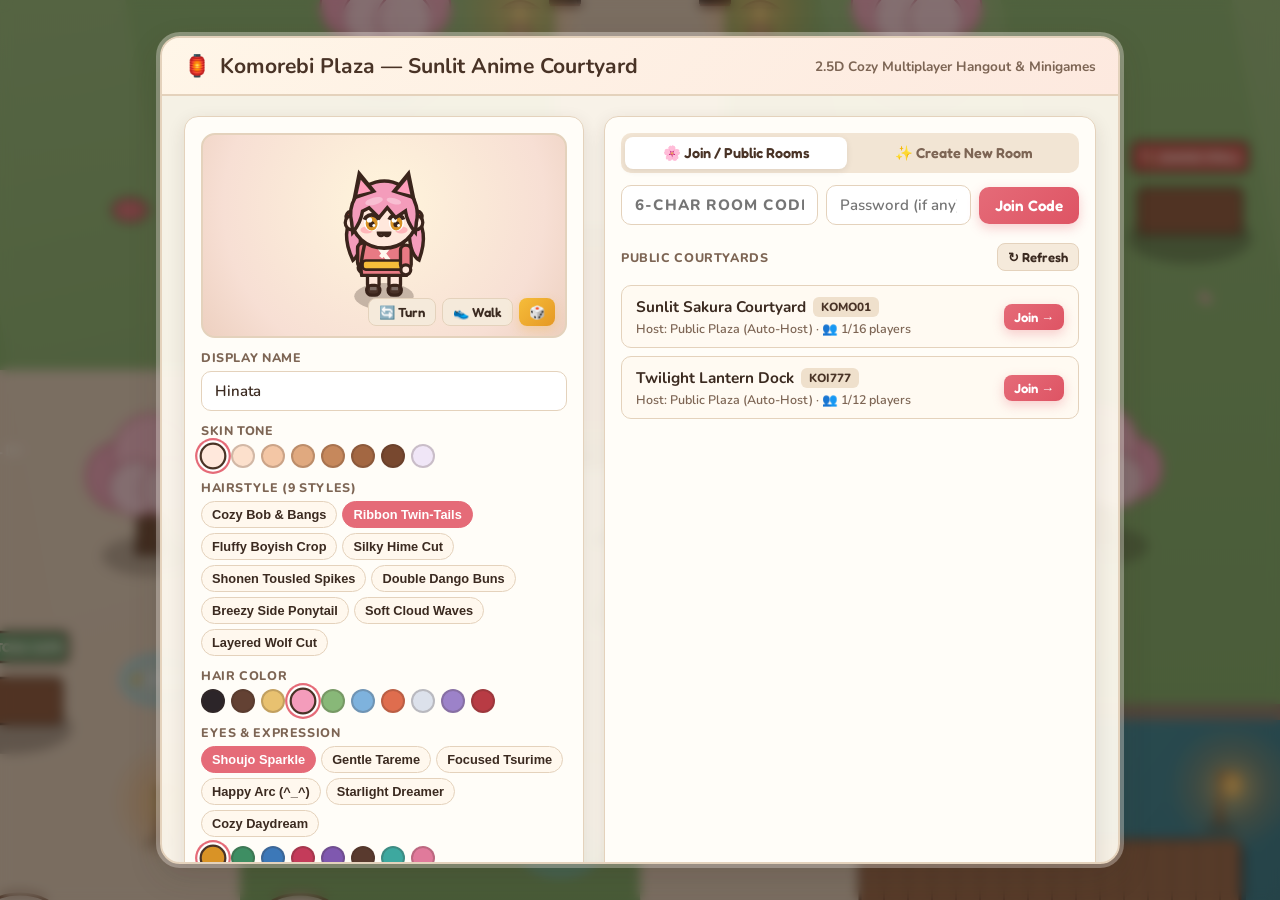
==== komorebi/index.html @ 4be2e01a "Add files via upload" ====
<!DOCTYPE html>
<html lang="en">
  <head>
    <meta charset="UTF-8" />
    <meta name="viewport" content="width=device-width, initial-scale=1.0, maximum-scale=1.0, user-scalable=no" />
    <title>Komorebi Plaza 🌸 2.5D Cozy Multiplayer Hangout</title>
    <link rel="preconnect" href="https://fonts.googleapis.com" />
    <link rel="preconnect" href="https://fonts.gstatic.com" crossorigin />
    <link
      href="https://fonts.googleapis.com/css2?family=Fredoka:wght@400;500;600;700&family=Nunito:wght@500;600;700;800&display=swap"
      rel="stylesheet"
    />
    <script type="module" crossorigin src="./assets/index-CoTYoNfx.js"></script>
    <link rel="stylesheet" crossorigin href="./assets/index-Dxx9RNBg.css">
  </head>
  <body>
    <div id="app">
      <canvas id="world-canvas"></canvas>
      <div id="ui-layer"></div>
    </div>
  </body>
</html>
---- komorebi/assets/index-Dxx9RNBg.css ----
:root{--bg-parchment: rgba(255, 250, 240, .94);--bg-parchment-solid: #fffaf0;--bg-card: #fffdf8;--bg-wood-dark: #493326;--bg-wood-mid: #6e4e3a;--border-warm: #e4d2bc;--border-gold: #e6b85c;--text-main: #3b2a20;--text-muted: #7d6554;--accent-sakura: #e56b78;--accent-sakura-hover: #d35462;--accent-matcha: #5ea370;--accent-matcha-hover: #4c8c5d;--accent-lantern: #f3b13c;--accent-sky: #5596c2;--danger: #d94b43;--shadow-soft: 0 12px 32px rgba(59, 42, 32, .18);--shadow-card: 0 6px 18px rgba(59, 42, 32, .12);--radius-lg: 20px;--radius-md: 14px;--radius-sm: 10px}*{box-sizing:border-box;margin:0;padding:0;user-select:none;-webkit-user-select:none}html,body,#app{width:100%;height:100%;overflow:hidden;font-family:Nunito,-apple-system,BlinkMacSystemFont,sans-serif;color:var(--text-main);background:#221b18}h1,h2,h3,h4,.font-display{font-family:Fredoka,sans-serif;letter-spacing:.01em}#world-canvas{position:absolute;top:0;right:0;bottom:0;left:0;width:100%;height:100%;display:block;cursor:pointer}#ui-layer{position:absolute;top:0;right:0;bottom:0;left:0;pointer-events:none;display:flex;flex-direction:column;justify-content:space-between;z-index:10}.pointer-auto{pointer-events:auto}.modal-backdrop{position:fixed;top:0;right:0;bottom:0;left:0;background:#2218138f;-webkit-backdrop-filter:blur(6px);backdrop-filter:blur(6px);display:flex;align-items:center;justify-content:center;padding:18px;z-index:100;pointer-events:auto;animation:fadeIn .18s ease-out}.modal-container{width:100%;max-width:960px;max-height:92vh;background:var(--bg-parchment);border:2.5px solid var(--border-warm);border-radius:var(--radius-lg);box-shadow:var(--shadow-soft),0 0 0 4px #fffaf059;display:flex;flex-direction:column;overflow:hidden}.modal-header{display:flex;align-items:center;justify-content:space-between;padding:14px 22px;background:linear-gradient(135deg,#fff6e8,#fde9df);border-bottom:2px solid var(--border-warm)}.modal-title{display:flex;align-items:center;gap:10px;font-size:1.32rem;font-weight:700;color:var(--bg-wood-dark)}.modal-body{padding:20px 22px;overflow-y:auto;flex:1}.lobby-grid{display:grid;grid-template-columns:400px 1fr;gap:20px;align-items:stretch}@media (max-width: 860px){.lobby-grid{grid-template-columns:1fr}}.panel-card{background:var(--bg-card);border:1.5px solid var(--border-warm);border-radius:var(--radius-md);padding:16px;box-shadow:var(--shadow-card);display:flex;flex-direction:column;gap:12px}.chibi-preview-stage{position:relative;background:radial-gradient(circle at 50% 35%,#fff5dc,#f7dfd4 72%,#edd0c0);border:2px solid var(--border-warm);border-radius:var(--radius-md);height:205px;display:flex;align-items:center;justify-content:center;overflow:hidden}.chibi-preview-controls{position:absolute;bottom:10px;right:10px;display:flex;gap:6px}.customizer-row{display:flex;flex-direction:column;gap:5px}.customizer-label{font-size:.78rem;font-weight:800;text-transform:uppercase;letter-spacing:.05em;color:var(--text-muted);display:flex;justify-content:space-between;align-items:center}.swatch-grid{display:flex;flex-wrap:wrap;gap:6px}.color-swatch{width:24px;height:24px;border-radius:50%;border:2px solid rgba(59,42,32,.22);cursor:pointer;transition:transform .12s ease,border-color .12s ease}.color-swatch:hover{transform:scale(1.14)}.color-swatch.active{border-color:var(--bg-wood-dark);box-shadow:0 0 0 2px #fff,0 0 0 4px var(--accent-sakura);transform:scale(1.12)}.pill-selector{display:flex;flex-wrap:wrap;gap:5px}.pill-btn{padding:5px 10px;font-size:.8rem;font-weight:700;border-radius:999px;border:1.5px solid var(--border-warm);background:#fff8ee;color:var(--text-main);cursor:pointer;transition:all .14s ease}.pill-btn:hover{border-color:var(--accent-sakura);background:#fff0f2}.pill-btn.active{background:var(--accent-sakura);color:#fff;border-color:var(--accent-sakura)}.input-field{width:100%;padding:9px 13px;border-radius:var(--radius-sm);border:1.5px solid var(--border-warm);background:#fff;font-family:inherit;font-size:.94rem;font-weight:600;color:var(--text-main);outline:none;transition:border-color .15s}.input-field:focus{border-color:var(--accent-sakura);box-shadow:0 0 0 3px #e56b7829}.btn{display:inline-flex;align-items:center;justify-content:center;gap:7px;padding:9px 16px;border-radius:var(--radius-sm);border:none;font-family:Fredoka,sans-serif;font-size:.95rem;font-weight:600;cursor:pointer;transition:transform .1s ease,filter .15s ease,background .15s ease}.btn:hover{filter:brightness(1.04);transform:translateY(-1px)}.btn:active{transform:translateY(0)}.btn-primary{background:linear-gradient(135deg,var(--accent-sakura) 0%,#de5464 100%);color:#fff;box-shadow:0 4px 12px #e56b7852}.btn-matcha{background:linear-gradient(135deg,var(--accent-matcha) 0%,#488e5b 100%);color:#fff;box-shadow:0 4px 12px #5ea3704d}.btn-lantern{background:linear-gradient(135deg,#f6bd3a,#e59824);color:#3b2514;box-shadow:0 4px 12px #f3b13c52}.btn-secondary{background:#f5eadb;color:var(--text-main);border:1.5px solid var(--border-warm)}.btn-danger{background:var(--danger);color:#fff}.btn-sm{padding:5px 10px;font-size:.82rem;border-radius:8px}.btn-icon{width:38px;height:38px;padding:0;border-radius:11px;font-size:1.1rem}.tab-bar{display:flex;gap:6px;background:#f2e5d4;padding:4px;border-radius:var(--radius-sm)}.tab-btn{flex:1;padding:7px 12px;border:none;border-radius:8px;background:transparent;font-family:Fredoka,sans-serif;font-weight:600;font-size:.9rem;color:var(--text-muted);cursor:pointer}.tab-btn.active{background:#fff;color:var(--bg-wood-dark);box-shadow:0 2px 6px #3b2a201a}.room-list{display:flex;flex-direction:column;gap:8px;max-height:270px;overflow-y:auto}.room-item{display:flex;align-items:center;justify-content:space-between;padding:10px 14px;border-radius:var(--radius-sm);border:1.5px solid var(--border-warm);background:#fffaf2;transition:border-color .15s}.room-item:hover{border-color:var(--accent-sakura)}.room-badge{display:inline-flex;align-items:center;gap:4px;padding:2px 8px;border-radius:6px;font-size:.74rem;font-weight:800;background:#efe0cc;color:var(--bg-wood-dark)}.hud-top-bar{width:100%;max-width:960px;margin:12px auto 0;padding:0 14px;display:flex;align-items:center;justify-content:space-between;gap:10px;pointer-events:none}.hud-pill{background:var(--bg-parchment);border:2px solid var(--border-warm);border-radius:999px;padding:6px 14px;display:flex;align-items:center;gap:10px;box-shadow:var(--shadow-card);pointer-events:auto}.hud-bottom-bar{width:100%;max-width:960px;margin:0 auto 14px;padding:0 14px;display:flex;flex-direction:column;gap:8px;pointer-events:none}.hud-bottom-row{display:flex;align-items:flex-end;justify-content:space-between;gap:12px}.chat-panel{width:350px;max-width:100%;background:#fffaf0e6;-webkit-backdrop-filter:blur(6px);backdrop-filter:blur(6px);border:2px solid var(--border-warm);border-radius:var(--radius-md);padding:10px;box-shadow:var(--shadow-card);pointer-events:auto;display:flex;flex-direction:column;gap:7px}.chat-messages{height:118px;overflow-y:auto;display:flex;flex-direction:column;gap:4px;font-size:.84rem;padding-right:4px}.chat-msg{line-height:1.32;word-break:break-word}.chat-msg.system{color:#9e5a24;font-weight:700}.chat-input-row{display:flex;gap:6px}.emote-dock{background:var(--bg-parchment);border:2px solid var(--border-warm);border-radius:var(--radius-md);padding:6px 8px;display:flex;align-items:center;gap:5px;box-shadow:var(--shadow-card);pointer-events:auto}.emote-btn{width:38px;height:38px;border-radius:10px;border:1.5px solid transparent;background:#fff6ea;font-size:1.2rem;cursor:pointer;position:relative;transition:transform .12s,border-color .12s}.emote-btn:hover{transform:translateY(-3px) scale(1.08);border-color:var(--accent-sakura);background:#fff}.emote-hotkey{position:absolute;bottom:1px;right:3px;font-size:.62rem;font-weight:800;color:var(--text-muted)}.context-prompt{align-self:center;background:linear-gradient(135deg,#493326,#2f2017);color:#fff8eb;border:2px solid var(--border-gold);border-radius:999px;padding:8px 18px;font-family:Fredoka,sans-serif;font-size:.95rem;font-weight:600;display:flex;align-items:center;gap:9px;box-shadow:0 8px 20px #0000004d;pointer-events:auto;cursor:pointer;animation:floatPulse 1.8s infinite ease-in-out}.key-cap{background:var(--accent-lantern);color:#2f2017;padding:2px 8px;border-radius:6px;font-weight:800;font-size:.82rem}.admin-drawer{position:fixed;top:68px;right:18px;width:320px;background:var(--bg-parchment);border:2px solid var(--border-warm);border-radius:var(--radius-md);box-shadow:var(--shadow-soft);padding:14px;z-index:60;pointer-events:auto;display:flex;flex-direction:column;gap:10px}.admin-player-row{display:flex;align-items:center;justify-content:space-between;padding:7px 9px;background:#fff;border:1px solid var(--border-warm);border-radius:9px;gap:6px}.fishing-overlay{position:fixed;top:50%;left:50%;transform:translate(-50%,-50%);width:420px;max-width:94vw;background:var(--bg-parchment);border:2.5px solid var(--border-gold);border-radius:var(--radius-lg);box-shadow:var(--shadow-soft);padding:18px;z-index:80;pointer-events:auto;display:flex;flex-direction:column;gap:12px}.tension-track{position:relative;height:44px;background:linear-gradient(90deg,#234969,#2f6c96,#234969);border-radius:999px;border:3px solid #493326;overflow:hidden;box-shadow:inset 0 3px 8px #00000059}.tension-sweet-spot{position:absolute;top:3px;bottom:3px;background:#7ce8948c;border:2px solid #9effb0;border-radius:999px;transition:background .1s}.tension-sweet-spot.catching{background:#ffe066b8;border-color:#fff6b3;box-shadow:0 0 12px #ffe066cc}.tension-fish-marker{position:absolute;top:50%;transform:translate(-50%,-50%);font-size:1.5rem;filter:drop-shadow(0 2px 4px rgba(0,0,0,.4));pointer-events:none}.progress-bar-outer{width:100%;height:14px;background:#e6d7c3;border-radius:999px;overflow:hidden;border:1.5px solid #c9b59c}.progress-bar-fill{height:100%;background:linear-gradient(90deg,#5ea370,#f3b13c);transition:width .06s linear}.tag-hud-banner{align-self:center;background:#2d1c16eb;color:#fff6e8;border:2px solid var(--accent-lantern);border-radius:var(--radius-md);padding:8px 16px;display:flex;align-items:center;gap:14px;box-shadow:var(--shadow-soft);pointer-events:auto}.stamina-bar-wrap{width:110px;height:10px;background:#ffffff2e;border-radius:999px;overflow:hidden}.stamina-bar-fill{height:100%;background:linear-gradient(90deg,#58d5ff,#ffe066);transition:width .08s linear}.easel-canvas-wrap{position:relative;width:100%;aspect-ratio:16 / 10;max-height:440px;background:#fffdf9;border:3px solid #7d563c;border-radius:var(--radius-md);overflow:hidden;box-shadow:inset 0 2px 8px #00000014;touch-action:none}.easel-canvas-wrap canvas{width:100%;height:100%;display:block;cursor:crosshair}.board-grid-connect4{display:grid;grid-template-columns:repeat(7,52px);gap:7px;background:#3d5a80;padding:12px;border-radius:var(--radius-md);border:3px solid #293d59;justify-content:center;margin:0 auto}.c4-cell{width:52px;height:52px;border-radius:50%;background:#f5ebe0;border:2.5px solid #293d59;cursor:pointer;transition:transform .12s,box-shadow .12s;position:relative}.c4-cell:hover{transform:scale(1.06)}.c4-cell.p1{background:radial-gradient(circle at 35% 35%,#ff8fa3,#d93852);border-color:#8f1d30}.c4-cell.p2{background:radial-gradient(circle at 35% 35%,#ffe680,#e09f1f);border-color:#8f610b}.c4-cell.win-glow,.gomoku-cell.win-glow{box-shadow:0 0 0 3px #fff,0 0 16px 4px #ffcf33!important;animation:pulseWin .9s infinite alternate}.board-grid-gomoku{display:grid;grid-template-columns:repeat(11,36px);gap:3px;background:#dfb888;padding:12px;border-radius:var(--radius-md);border:3px solid #7d563c;justify-content:center;margin:0 auto}.gomoku-cell{width:36px;height:36px;border-radius:6px;background:#fff8ec8c;border:1px solid rgba(125,86,60,.35);cursor:pointer;display:flex;align-items:center;justify-content:center}.gomoku-cell:hover{background:#fff8ece6}.gomoku-stone{width:28px;height:28px;border-radius:50%;box-shadow:0 2px 5px #0000004d}.gomoku-stone.p1{background:radial-gradient(circle at 35% 35%,#ff8fa3,#c93048)}.gomoku-stone.p2{background:radial-gradient(circle at 35% 35%,#fff5cc,#e09f1f)}@keyframes fadeIn{0%{opacity:0;transform:scale(.97)}to{opacity:1;transform:scale(1)}}@keyframes floatPulse{0%,to{transform:translateY(0)}50%{transform:translateY(-4px)}}@keyframes pulseWin{0%{transform:scale(1)}to{transform:scale(1.1)}}
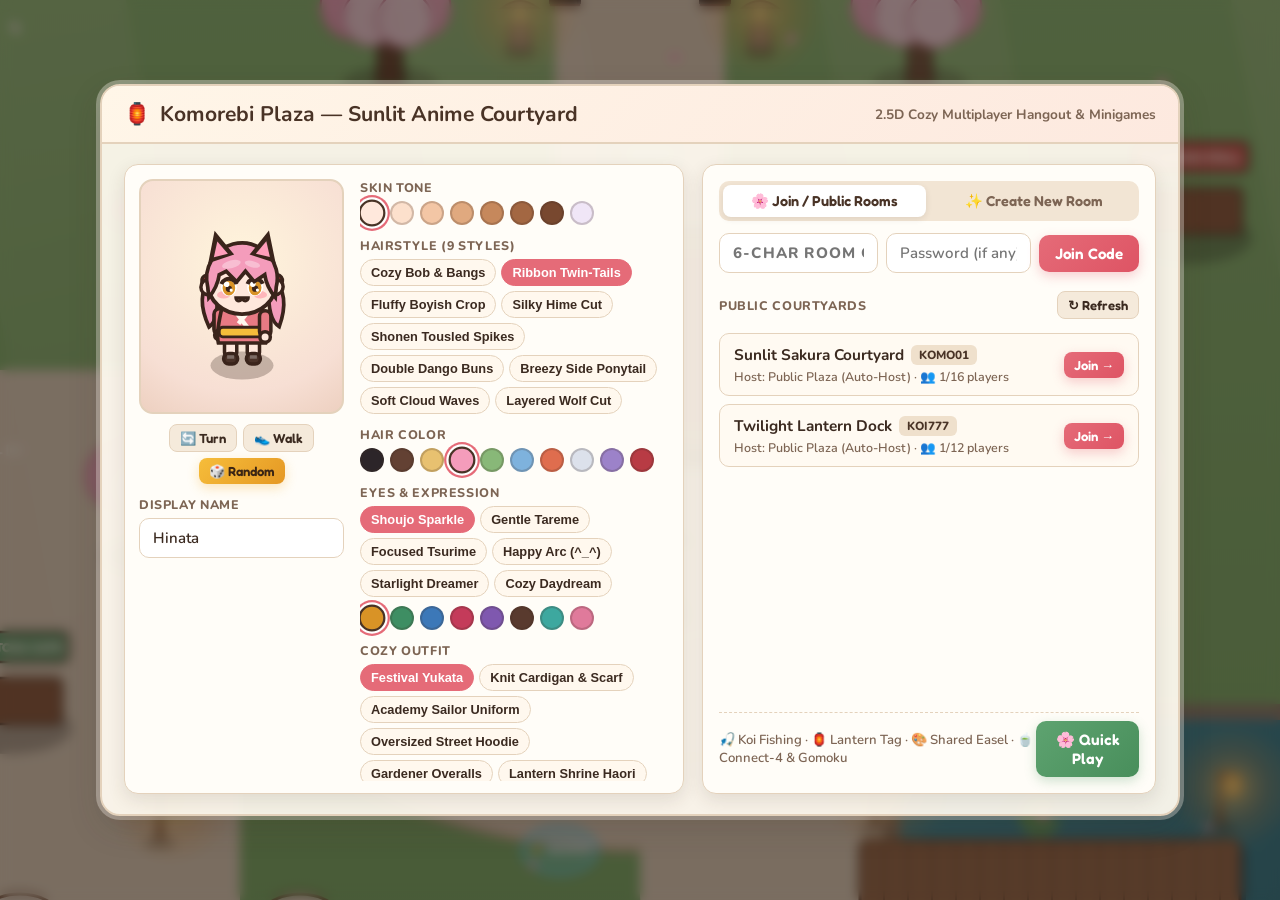
==== commit 1b56829d: "Add files via upload" ====
--- a/komorebi/index.html
+++ b/komorebi/index.html
@@ -10,8 +10,8 @@
       href="https://fonts.googleapis.com/css2?family=Fredoka:wght@400;500;600;700&family=Nunito:wght@500;600;700;800&display=swap"
       rel="stylesheet"
     />
-    <script type="module" crossorigin src="./assets/index-CoTYoNfx.js"></script>
-    <link rel="stylesheet" crossorigin href="./assets/index-Dxx9RNBg.css">
+    <script type="module" crossorigin src="./assets/index-CN3VmoU7.js"></script>
+    <link rel="stylesheet" crossorigin href="./assets/index-55TiESmr.css">
   </head>
   <body>
     <div id="app">
--- a/komorebi/assets/index-55TiESmr.css
+++ b/komorebi/assets/index-55TiESmr.css
@@ -0,0 +1 @@
+:root{--bg-parchment: rgba(255, 250, 240, .94);--bg-parchment-solid: #fffaf0;--bg-card: #fffdf8;--bg-wood-dark: #493326;--bg-wood-mid: #6e4e3a;--border-warm: #e4d2bc;--border-gold: #e6b85c;--text-main: #3b2a20;--text-muted: #7d6554;--accent-sakura: #e56b78;--accent-sakura-hover: #d35462;--accent-matcha: #5ea370;--accent-matcha-hover: #4c8c5d;--accent-lantern: #f3b13c;--accent-sky: #5596c2;--danger: #d94b43;--shadow-soft: 0 12px 32px rgba(59, 42, 32, .18);--shadow-card: 0 6px 18px rgba(59, 42, 32, .12);--radius-lg: 20px;--radius-md: 14px;--radius-sm: 10px}*{box-sizing:border-box;margin:0;padding:0;user-select:none;-webkit-user-select:none}html,body,#app{width:100%;height:100%;overflow:hidden;font-family:Nunito,-apple-system,BlinkMacSystemFont,sans-serif;color:var(--text-main);background:#221b18}h1,h2,h3,h4,.font-display{font-family:Fredoka,sans-serif;letter-spacing:.01em}#world-canvas{position:absolute;top:0;right:0;bottom:0;left:0;width:100%;height:100%;display:block;cursor:pointer}#ui-layer{position:absolute;top:0;right:0;bottom:0;left:0;pointer-events:none;display:flex;flex-direction:column;justify-content:space-between;z-index:10}.pointer-auto{pointer-events:auto}.modal-backdrop{position:fixed;top:0;right:0;bottom:0;left:0;background:#2218138f;-webkit-backdrop-filter:blur(6px);backdrop-filter:blur(6px);display:flex;align-items:center;justify-content:center;padding:18px;z-index:100;pointer-events:auto;animation:fadeIn .18s ease-out}.modal-container{width:100%;max-width:960px;max-height:92vh;background:var(--bg-parchment);border:2.5px solid var(--border-warm);border-radius:var(--radius-lg);box-shadow:var(--shadow-soft),0 0 0 4px #fffaf059;display:flex;flex-direction:column;overflow:hidden}.modal-header{display:flex;align-items:center;justify-content:space-between;padding:14px 22px;background:linear-gradient(135deg,#fff6e8,#fde9df);border-bottom:2px solid var(--border-warm)}.modal-title{display:flex;align-items:center;gap:10px;font-size:1.32rem;font-weight:700;color:var(--bg-wood-dark)}.modal-body{padding:20px 22px;overflow-y:auto;flex:1}.lobby-grid{display:grid;grid-template-columns:560px 1fr;gap:18px;align-items:stretch;min-height:0}.customizer-split-card{background:var(--bg-card);border:1.5px solid var(--border-warm);border-radius:var(--radius-md);padding:14px;box-shadow:var(--shadow-card);display:grid;grid-template-columns:205px 1fr;gap:16px;align-items:start;max-height:70vh;min-height:0}.customizer-left-pane{display:flex;flex-direction:column;gap:10px;position:sticky;top:0}.customizer-right-options{display:flex;flex-direction:column;gap:12px;max-height:calc(70vh - 28px);overflow-y:auto;padding-right:6px}@media (max-width: 960px){.lobby-grid{grid-template-columns:1fr}}@media (max-width: 600px){.customizer-split-card{grid-template-columns:150px 1fr;gap:10px}}.panel-card{background:var(--bg-card);border:1.5px solid var(--border-warm);border-radius:var(--radius-md);padding:16px;box-shadow:var(--shadow-card);display:flex;flex-direction:column;gap:12px}.chibi-preview-stage{position:relative;background:radial-gradient(circle at 50% 35%,#fff5dc,#f7dfd4 72%,#edd0c0);border:2px solid var(--border-warm);border-radius:var(--radius-md);height:235px;display:flex;align-items:center;justify-content:center;overflow:hidden}.chibi-preview-controls{display:flex;justify-content:center;gap:6px;flex-wrap:wrap}.customizer-row{display:flex;flex-direction:column;gap:5px}.customizer-label{font-size:.78rem;font-weight:800;text-transform:uppercase;letter-spacing:.05em;color:var(--text-muted);display:flex;justify-content:space-between;align-items:center}.swatch-grid{display:flex;flex-wrap:wrap;gap:6px}.color-swatch{width:24px;height:24px;border-radius:50%;border:2px solid rgba(59,42,32,.22);cursor:pointer;transition:transform .12s ease,border-color .12s ease}.color-swatch:hover{transform:scale(1.14)}.color-swatch.active{border-color:var(--bg-wood-dark);box-shadow:0 0 0 2px #fff,0 0 0 4px var(--accent-sakura);transform:scale(1.12)}.pill-selector{display:flex;flex-wrap:wrap;gap:5px}.pill-btn{padding:5px 10px;font-size:.8rem;font-weight:700;border-radius:999px;border:1.5px solid var(--border-warm);background:#fff8ee;color:var(--text-main);cursor:pointer;transition:all .14s ease}.pill-btn:hover{border-color:var(--accent-sakura);background:#fff0f2}.pill-btn.active{background:var(--accent-sakura);color:#fff;border-color:var(--accent-sakura)}.input-field{width:100%;padding:9px 13px;border-radius:var(--radius-sm);border:1.5px solid var(--border-warm);background:#fff;font-family:inherit;font-size:.94rem;font-weight:600;color:var(--text-main);outline:none;transition:border-color .15s}.input-field:focus{border-color:var(--accent-sakura);box-shadow:0 0 0 3px #e56b7829}.btn{display:inline-flex;align-items:center;justify-content:center;gap:7px;padding:9px 16px;border-radius:var(--radius-sm);border:none;font-family:Fredoka,sans-serif;font-size:.95rem;font-weight:600;cursor:pointer;transition:transform .1s ease,filter .15s ease,background .15s ease}.btn:hover{filter:brightness(1.04);transform:translateY(-1px)}.btn:active{transform:translateY(0)}.btn-primary{background:linear-gradient(135deg,var(--accent-sakura) 0%,#de5464 100%);color:#fff;box-shadow:0 4px 12px #e56b7852}.btn-matcha{background:linear-gradient(135deg,var(--accent-matcha) 0%,#488e5b 100%);color:#fff;box-shadow:0 4px 12px #5ea3704d}.btn-lantern{background:linear-gradient(135deg,#f6bd3a,#e59824);color:#3b2514;box-shadow:0 4px 12px #f3b13c52}.btn-secondary{background:#f5eadb;color:var(--text-main);border:1.5px solid var(--border-warm)}.btn-danger{background:var(--danger);color:#fff}.btn-sm{padding:5px 10px;font-size:.82rem;border-radius:8px}.btn-icon{width:38px;height:38px;padding:0;border-radius:11px;font-size:1.1rem}.tab-bar{display:flex;gap:6px;background:#f2e5d4;padding:4px;border-radius:var(--radius-sm)}.tab-btn{flex:1;padding:7px 12px;border:none;border-radius:8px;background:transparent;font-family:Fredoka,sans-serif;font-weight:600;font-size:.9rem;color:var(--text-muted);cursor:pointer}.tab-btn.active{background:#fff;color:var(--bg-wood-dark);box-shadow:0 2px 6px #3b2a201a}.room-list{display:flex;flex-direction:column;gap:8px;max-height:270px;overflow-y:auto}.room-item{display:flex;align-items:center;justify-content:space-between;padding:10px 14px;border-radius:var(--radius-sm);border:1.5px solid var(--border-warm);background:#fffaf2;transition:border-color .15s}.room-item:hover{border-color:var(--accent-sakura)}.room-badge{display:inline-flex;align-items:center;gap:4px;padding:2px 8px;border-radius:6px;font-size:.74rem;font-weight:800;background:#efe0cc;color:var(--bg-wood-dark)}.hud-top-bar{width:100%;max-width:960px;margin:12px auto 0;padding:0 14px;display:flex;align-items:center;justify-content:space-between;gap:10px;pointer-events:none}.hud-pill{background:var(--bg-parchment);border:2px solid var(--border-warm);border-radius:999px;padding:6px 14px;display:flex;align-items:center;gap:10px;box-shadow:var(--shadow-card);pointer-events:auto}.hud-bottom-bar{width:100%;max-width:960px;margin:0 auto 14px;padding:0 14px;display:flex;flex-direction:column;gap:8px;pointer-events:none}.hud-bottom-row{display:flex;align-items:flex-end;justify-content:space-between;gap:12px}.chat-panel{width:350px;max-width:100%;background:#fffaf0e6;-webkit-backdrop-filter:blur(6px);backdrop-filter:blur(6px);border:2px solid var(--border-warm);border-radius:var(--radius-md);padding:10px;box-shadow:var(--shadow-card);pointer-events:auto;display:flex;flex-direction:column;gap:7px}.chat-messages{height:118px;overflow-y:auto;display:flex;flex-direction:column;gap:4px;font-size:.84rem;padding-right:4px}.chat-msg{line-height:1.32;word-break:break-word}.chat-msg.system{color:#9e5a24;font-weight:700}.chat-input-row{display:flex;gap:6px}.emote-dock{background:var(--bg-parchment);border:2px solid var(--border-warm);border-radius:var(--radius-md);padding:6px 8px;display:flex;align-items:center;gap:5px;box-shadow:var(--shadow-card);pointer-events:auto}.emote-btn{width:38px;height:38px;border-radius:10px;border:1.5px solid transparent;background:#fff6ea;font-size:1.2rem;cursor:pointer;position:relative;transition:transform .12s,border-color .12s}.emote-btn:hover{transform:translateY(-3px) scale(1.08);border-color:var(--accent-sakura);background:#fff}.emote-hotkey{position:absolute;bottom:1px;right:3px;font-size:.62rem;font-weight:800;color:var(--text-muted)}.context-prompt{align-self:center;background:linear-gradient(135deg,#493326,#2f2017);color:#fff8eb;border:2px solid var(--border-gold);border-radius:999px;padding:8px 18px;font-family:Fredoka,sans-serif;font-size:.95rem;font-weight:600;display:flex;align-items:center;gap:9px;box-shadow:0 8px 20px #0000004d;pointer-events:auto;cursor:pointer;animation:floatPulse 1.8s infinite ease-in-out}.key-cap{background:var(--accent-lantern);color:#2f2017;padding:2px 8px;border-radius:6px;font-weight:800;font-size:.82rem}.admin-drawer{position:fixed;top:68px;right:18px;width:320px;background:var(--bg-parchment);border:2px solid var(--border-warm);border-radius:var(--radius-md);box-shadow:var(--shadow-soft);padding:14px;z-index:60;pointer-events:auto;display:flex;flex-direction:column;gap:10px}.admin-player-row{display:flex;align-items:center;justify-content:space-between;padding:7px 9px;background:#fff;border:1px solid var(--border-warm);border-radius:9px;gap:6px}.fishing-overlay{position:fixed;top:50%;left:50%;transform:translate(-50%,-50%);width:420px;max-width:94vw;background:var(--bg-parchment);border:2.5px solid var(--border-gold);border-radius:var(--radius-lg);box-shadow:var(--shadow-soft);padding:18px;z-index:80;pointer-events:auto;display:flex;flex-direction:column;gap:12px}.tension-track{position:relative;height:44px;background:linear-gradient(90deg,#234969,#2f6c96,#234969);border-radius:999px;border:3px solid #493326;overflow:hidden;box-shadow:inset 0 3px 8px #00000059}.tension-sweet-spot{position:absolute;top:3px;bottom:3px;background:#7ce8948c;border:2px solid #9effb0;border-radius:999px;transition:background .1s}.tension-sweet-spot.catching{background:#ffe066b8;border-color:#fff6b3;box-shadow:0 0 12px #ffe066cc}.tension-fish-marker{position:absolute;top:50%;transform:translate(-50%,-50%);font-size:1.5rem;filter:drop-shadow(0 2px 4px rgba(0,0,0,.4));pointer-events:none}.progress-bar-outer{width:100%;height:14px;background:#e6d7c3;border-radius:999px;overflow:hidden;border:1.5px solid #c9b59c}.progress-bar-fill{height:100%;background:linear-gradient(90deg,#5ea370,#f3b13c);transition:width .06s linear}.tag-hud-banner{align-self:center;background:#2d1c16eb;color:#fff6e8;border:2px solid var(--accent-lantern);border-radius:var(--radius-md);padding:8px 16px;display:flex;align-items:center;gap:14px;box-shadow:var(--shadow-soft);pointer-events:auto}.stamina-bar-wrap{width:110px;height:10px;background:#ffffff2e;border-radius:999px;overflow:hidden}.stamina-bar-fill{height:100%;background:linear-gradient(90deg,#58d5ff,#ffe066);transition:width .08s linear}.easel-canvas-wrap{position:relative;width:100%;aspect-ratio:16 / 10;max-height:440px;background:#fffdf9;border:3px solid #7d563c;border-radius:var(--radius-md);overflow:hidden;box-shadow:inset 0 2px 8px #00000014;touch-action:none}.easel-canvas-wrap canvas{width:100%;height:100%;display:block;cursor:crosshair}.board-grid-connect4{display:grid;grid-template-columns:repeat(7,52px);gap:7px;background:#3d5a80;padding:12px;border-radius:var(--radius-md);border:3px solid #293d59;justify-content:center;margin:0 auto}.c4-cell{width:52px;height:52px;border-radius:50%;background:#f5ebe0;border:2.5px solid #293d59;cursor:pointer;transition:transform .12s,box-shadow .12s;position:relative}.c4-cell:hover{transform:scale(1.06)}.c4-cell.p1{background:radial-gradient(circle at 35% 35%,#ff8fa3,#d93852);border-color:#8f1d30}.c4-cell.p2{background:radial-gradient(circle at 35% 35%,#ffe680,#e09f1f);border-color:#8f610b}.c4-cell.win-glow,.gomoku-cell.win-glow{box-shadow:0 0 0 3px #fff,0 0 16px 4px #ffcf33!important;animation:pulseWin .9s infinite alternate}.board-grid-gomoku{display:grid;grid-template-columns:repeat(11,36px);gap:3px;background:#dfb888;padding:12px;border-radius:var(--radius-md);border:3px solid #7d563c;justify-content:center;margin:0 auto}.gomoku-cell{width:36px;height:36px;border-radius:6px;background:#fff8ec8c;border:1px solid rgba(125,86,60,.35);cursor:pointer;display:flex;align-items:center;justify-content:center}.gomoku-cell:hover{background:#fff8ece6}.gomoku-stone{width:28px;height:28px;border-radius:50%;box-shadow:0 2px 5px #0000004d}.gomoku-stone.p1{background:radial-gradient(circle at 35% 35%,#ff8fa3,#c93048)}.gomoku-stone.p2{background:radial-gradient(circle at 35% 35%,#fff5cc,#e09f1f)}@keyframes fadeIn{0%{opacity:0;transform:scale(.97)}to{opacity:1;transform:scale(1)}}@keyframes floatPulse{0%,to{transform:translateY(0)}50%{transform:translateY(-4px)}}@keyframes pulseWin{0%{transform:scale(1)}to{transform:scale(1.1)}}
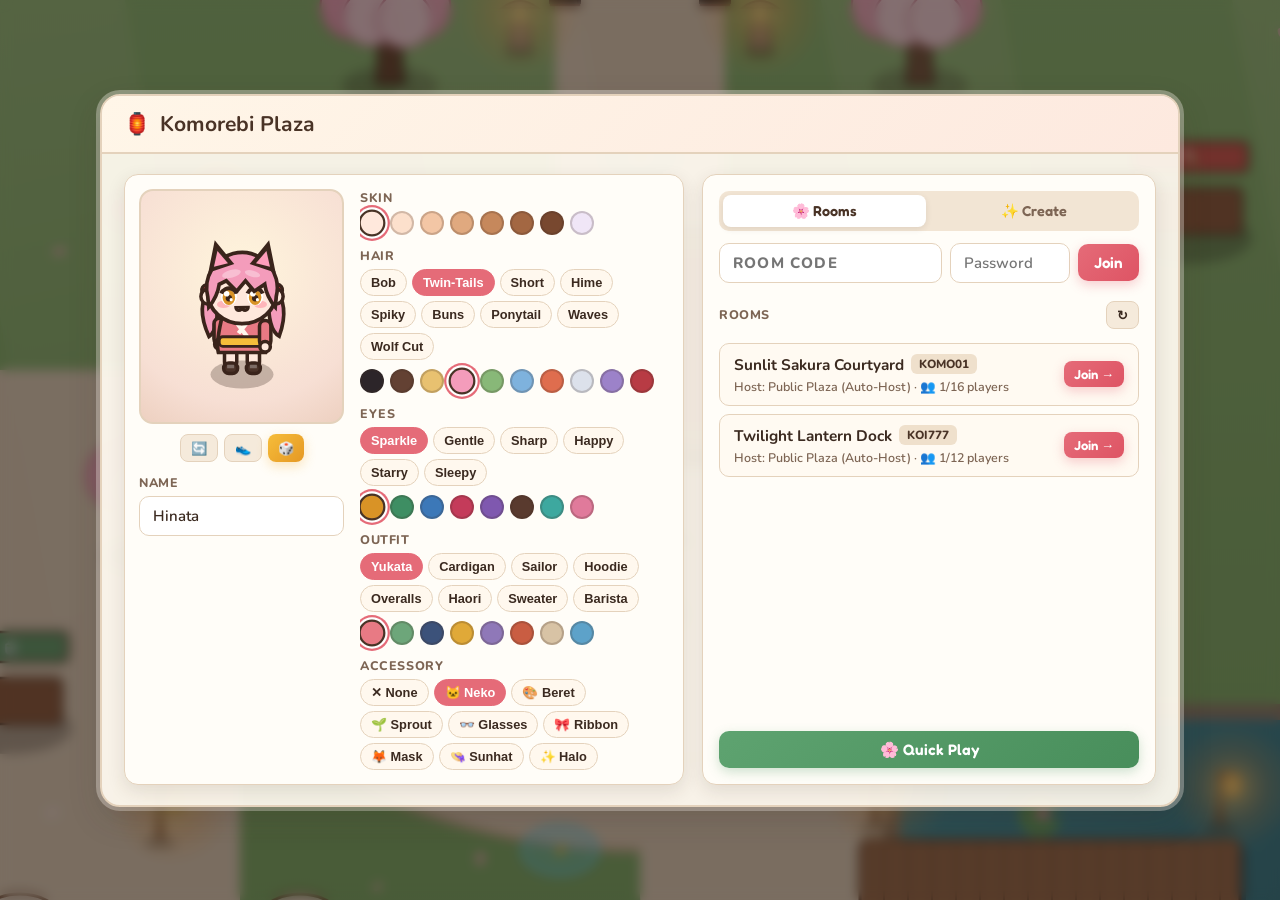
==== commit e51e7c7c: "Add files via upload" ====
--- a/komorebi/index.html
+++ b/komorebi/index.html
@@ -10,7 +10,7 @@
       href="https://fonts.googleapis.com/css2?family=Fredoka:wght@400;500;600;700&family=Nunito:wght@500;600;700;800&display=swap"
       rel="stylesheet"
     />
-    <script type="module" crossorigin src="./assets/index-CN3VmoU7.js"></script>
+    <script type="module" crossorigin src="./assets/index-Bw-enbr5.js"></script>
     <link rel="stylesheet" crossorigin href="./assets/index-55TiESmr.css">
   </head>
   <body>
